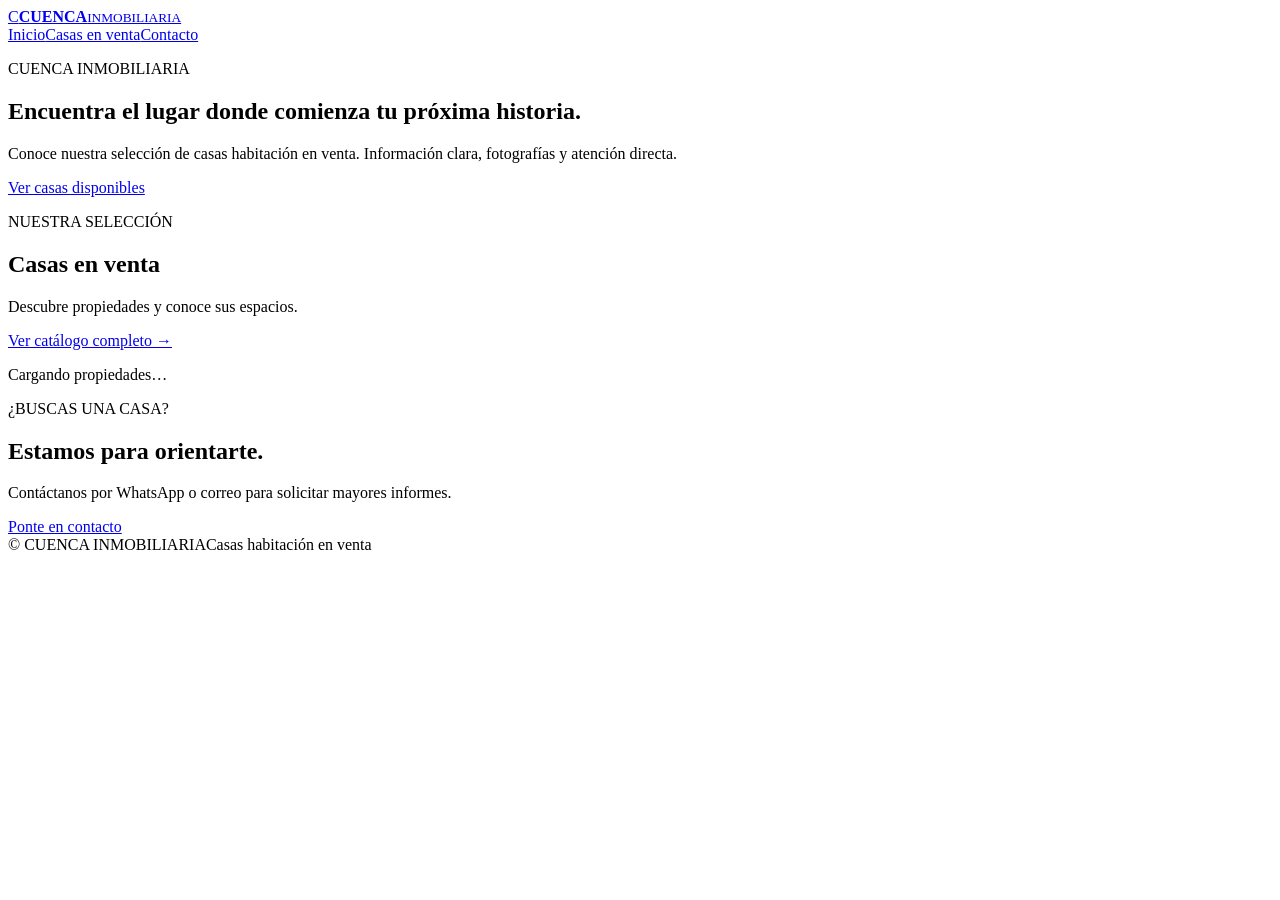
==== index.html @ 2ee2e86c "Add files via upload" ====
<!doctype html>
<html lang="es">
<head>
  <meta charset="utf-8"><meta name="viewport" content="width=device-width, initial-scale=1">
  <meta name="description" content="Cuenca Inmobiliaria. Casas habitación en venta.">
  <title>CUENCA | Inmobiliaria</title><link rel="stylesheet" href="css/styles.css">
</head>
<body>
<header class="site-header"><a class="brand" href="index.html"><span class="brand-mark">C</span><span><b>CUENCA</b><small>INMOBILIARIA</small></span></a>
<nav><a href="index.html" class="active">Inicio</a><a href="casas.html">Casas en venta</a><a href="contacto.html">Contacto</a></nav></header>
<main>
<section class="hero"><div class="hero-copy"><p class="eyebrow">CUENCA INMOBILIARIA</p><h1>Encuentra el lugar donde comienza tu próxima historia.</h1><p>Conoce nuestra selección de casas habitación en venta. Información clara, fotografías y atención directa.</p><a class="btn btn-light" href="casas.html">Ver casas disponibles</a></div><div class="hero-photo" role="img" aria-label="Casa contemporánea"></div></section>
<section class="section"><div class="section-heading"><div><p class="eyebrow">NUESTRA SELECCIÓN</p><h2>Casas en venta</h2><p>Descubre propiedades y conoce sus espacios.</p></div><a class="text-link" href="casas.html">Ver catálogo completo →</a></div><div id="featured-homes" class="property-grid"><p class="muted">Cargando propiedades…</p></div></section>
<section class="contact-strip"><div><p class="eyebrow">¿BUSCAS UNA CASA?</p><h2>Estamos para orientarte.</h2><p>Contáctanos por WhatsApp o correo para solicitar mayores informes.</p></div><a class="btn btn-dark" href="contacto.html">Ponte en contacto</a></section>
</main><footer class="site-footer"><span>© <span data-year></span> CUENCA INMOBILIARIA</span><span>Casas habitación en venta</span></footer>
<script src="js/app.js"></script><script src="js/casas.js"></script>
</body></html>
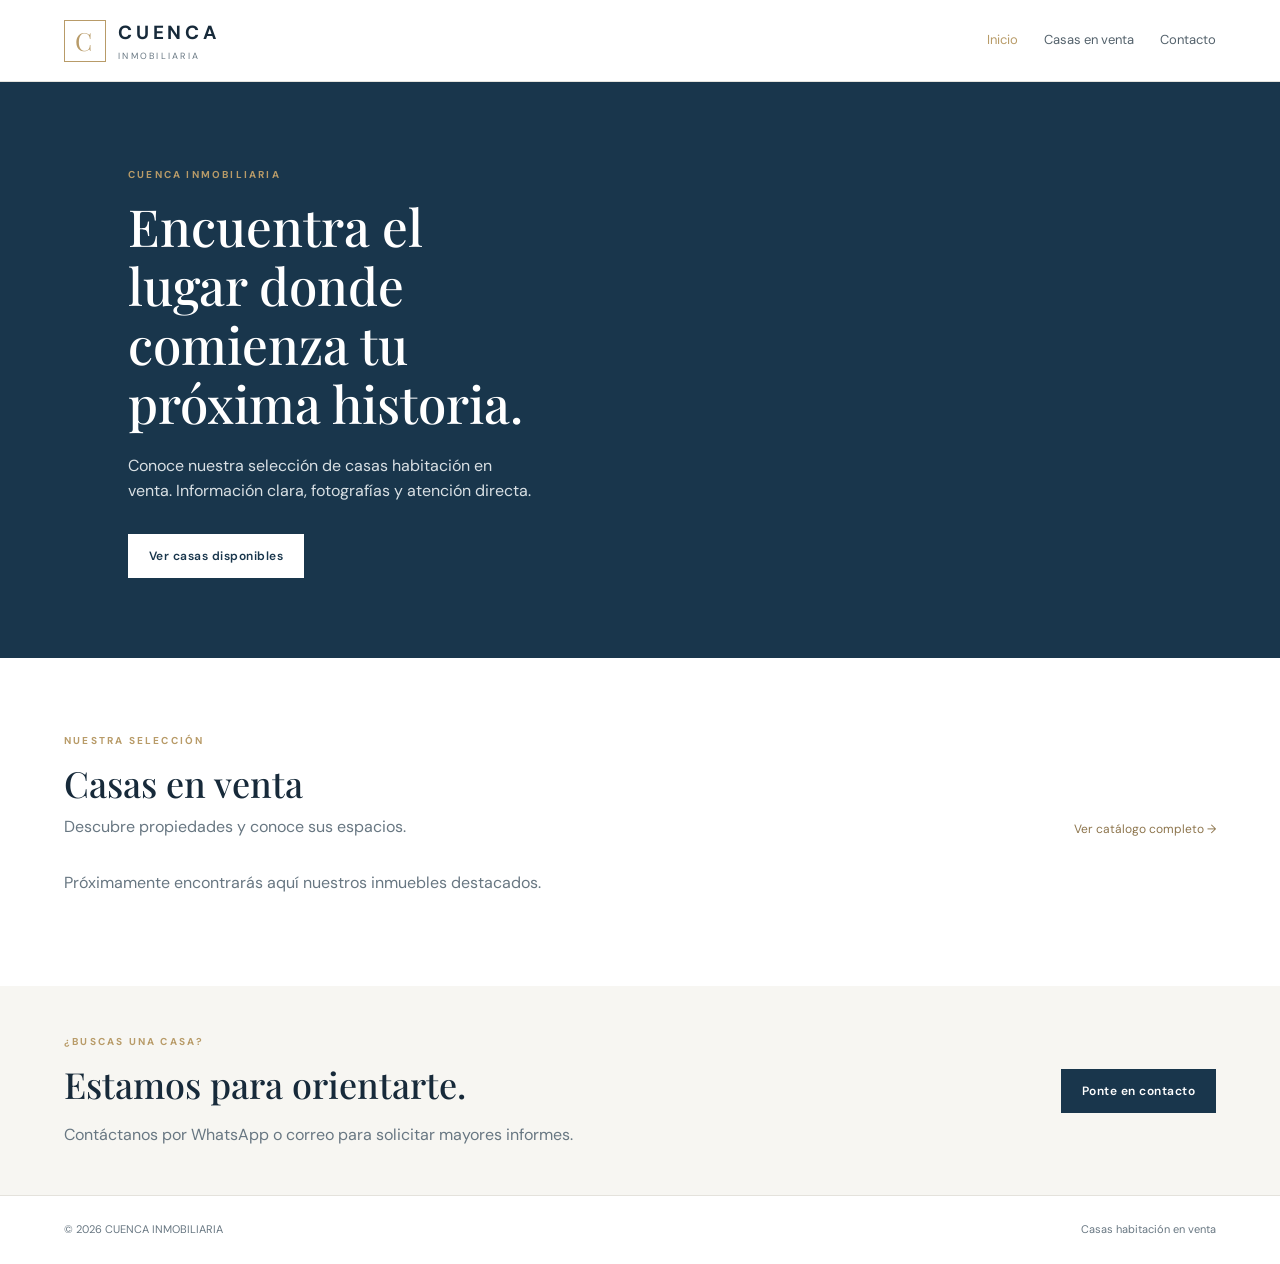
==== commit 0e655437: "Add featured properties stylesheet and update scripts Added a new stylesheet for featured properties" ====
--- a/index.html
+++ b/index.html
@@ -4,6 +4,7 @@
   <meta charset="utf-8"><meta name="viewport" content="width=device-width, initial-scale=1">
   <meta name="description" content="Cuenca Inmobiliaria. Casas habitación en venta.">
   <title>CUENCA | Inmobiliaria</title><link rel="stylesheet" href="css/styles.css">
+  <link rel="stylesheet" href="css/destacados.css">
 </head>
 <body>
 <header class="site-header"><a class="brand" href="index.html"><span class="brand-mark">C</span><span><b>CUENCA</b><small>INMOBILIARIA</small></span></a>
@@ -13,5 +14,6 @@
 <section class="section"><div class="section-heading"><div><p class="eyebrow">NUESTRA SELECCIÓN</p><h2>Casas en venta</h2><p>Descubre propiedades y conoce sus espacios.</p></div><a class="text-link" href="casas.html">Ver catálogo completo →</a></div><div id="featured-homes" class="property-grid"><p class="muted">Cargando propiedades…</p></div></section>
 <section class="contact-strip"><div><p class="eyebrow">¿BUSCAS UNA CASA?</p><h2>Estamos para orientarte.</h2><p>Contáctanos por WhatsApp o correo para solicitar mayores informes.</p></div><a class="btn btn-dark" href="contacto.html">Ponte en contacto</a></section>
 </main><footer class="site-footer"><span>© <span data-year></span> CUENCA INMOBILIARIA</span><span>Casas habitación en venta</span></footer>
-<script src="js/app.js"></script><script src="js/casas.js"></script>
-</body></html>+<script src="js/app.js"></script>
+<script src="js/destacados.js"></script>
+</body></html>
--- a/css/styles.css
+++ b/css/styles.css
@@ -0,0 +1,1727 @@
+
+@import url('https://fonts.googleapis.com/css2?family=DM+Sans:wght@400;500;600;700&family=Playfair+Display:wght@500;600;700&display=swap');
+
+/* =====================================================
+   1. VARIABLES Y ESTILOS GENERALES
+   ===================================================== */
+
+:root {
+  --ink: #172a3a;
+  --blue: #19364c;
+  --gold: #b89b68;
+  --muted: #687782;
+  --paper: #f7f6f2;
+  --line: #e4e2dc;
+  --white: #fff;
+}
+
+* {
+  box-sizing: border-box;
+}
+
+body {
+  margin: 0;
+  color: var(--ink);
+  font-family: 'DM Sans', Arial, sans-serif;
+  background: #fff;
+  line-height: 1.6;
+}
+
+a {
+  color: inherit;
+  text-decoration: none;
+}
+
+h1,
+h2,
+h3 {
+  font-family: 'Playfair Display', Georgia, serif;
+  font-weight: 500;
+  line-height: 1.15;
+}
+
+.muted {
+  color: var(--muted);
+}
+
+/* =====================================================
+   2. ENCABEZADO Y NAVEGACIÓN
+   ===================================================== */
+
+.site-header {
+  min-height: 82px;
+  padding: 14px max(5vw, 22px);
+  display: flex;
+  align-items: center;
+  justify-content: space-between;
+  border-bottom: 1px solid var(--line);
+  background: #fff;
+  gap: 20px;
+}
+
+.brand {
+  display: flex;
+  align-items: center;
+  gap: 12px;
+  letter-spacing: .13em;
+}
+
+.brand b {
+  display: block;
+  font-size: 19px;
+  letter-spacing: .2em;
+}
+
+.brand small {
+  display: block;
+  font-size: 9px;
+  letter-spacing: .25em;
+  color: var(--muted);
+}
+
+.brand-mark {
+  width: 42px;
+  height: 42px;
+  border: 1px solid var(--gold);
+  display: grid;
+  place-items: center;
+  font-family: 'Playfair Display', serif;
+  font-size: 25px;
+  color: var(--gold);
+}
+
+nav {
+  display: flex;
+  gap: 26px;
+  font-size: 13px;
+  color: #53616b;
+}
+
+nav a.active,
+nav a:hover {
+  color: var(--gold);
+}
+
+/* =====================================================
+   3. BOTONES
+   ===================================================== */
+
+.btn {
+  display: inline-flex;
+  align-items: center;
+  justify-content: center;
+  border: 1px solid transparent;
+  padding: 12px 20px;
+  font: 600 12px 'DM Sans', sans-serif;
+  letter-spacing: .04em;
+  cursor: pointer;
+  min-height: 44px;
+}
+
+.btn-light {
+  background: #fff;
+  color: var(--blue);
+}
+
+.btn-dark {
+  background: var(--blue);
+  color: #fff;
+}
+
+.btn-outline {
+  border-color: #aab2b7;
+  color: var(--blue);
+  background: transparent;
+}
+
+.btn-danger {
+  background: #fff4f2;
+  color: #9a382d;
+  border-color: #e7c5c0;
+}
+
+.btn-small {
+  padding: 7px 12px;
+  min-height: 34px;
+}
+
+/* =====================================================
+   4. PORTADA PRINCIPAL
+   ===================================================== */
+
+.hero {
+  min-height: 510px;
+  background: var(--blue);
+  display: grid;
+  grid-template-columns: 1fr 1fr;
+  color: #fff;
+}
+
+.hero-copy {
+  padding: 85px 8vw 80px 10vw;
+  align-self: center;
+}
+
+.eyebrow {
+  font-size: 10px;
+  letter-spacing: .22em;
+  font-weight: 700;
+  color: var(--gold);
+  margin: 0 0 14px;
+}
+
+.hero h1 {
+  font-size: clamp(36px, 4vw, 58px);
+  margin: 0 0 20px;
+}
+
+.hero-copy > p:not(.eyebrow) {
+  color: #d9e0e4;
+  max-width: 500px;
+  margin-bottom: 30px;
+}
+
+.hero-photo {
+  background:
+    linear-gradient(90deg, rgba(25,54,76,.12), transparent),
+    url('https://images.unsplash.com/photo-1600585154340-be6161a56a0c?auto=format&fit=crop&w=1400&q=85')
+    center/cover;
+  min-height: 400px;
+}
+
+/* =====================================================
+   5. SECCIONES GENERALES
+   ===================================================== */
+
+.section {
+  padding: 75px max(5vw, 22px);
+}
+
+.page-section {
+  max-width: 1240px;
+  margin: auto;
+  min-height: 65vh;
+}
+
+.section-heading {
+  display: flex;
+  justify-content: space-between;
+  align-items: end;
+  margin-bottom: 28px;
+  gap: 20px;
+}
+
+.section h2,
+.contact-strip h2 {
+  font-size: 36px;
+  margin: 0 0 10px;
+}
+
+.section-heading p:not(.eyebrow),
+.lead {
+  color: var(--muted);
+  margin: 0;
+}
+
+.text-link {
+  font-size: 12px;
+  color: #8d754d;
+}
+
+/* =====================================================
+   6. CATÁLOGO DE PROPIEDADES
+   ===================================================== */
+
+.property-grid {
+  display: grid;
+  grid-template-columns: repeat(3, minmax(0, 1fr));
+  gap: 24px;
+  margin-top: 30px;
+}
+
+.property-card {
+  border: 1px solid var(--line);
+  background: #fff;
+  transition: .2s;
+}
+
+.property-card:hover {
+  transform: translateY(-3px);
+  box-shadow: 0 12px 30px #182d3b12;
+}
+
+.property-image {
+  height: 235px;
+  background: #e9e8e2 center/cover;
+  position: relative;
+}
+
+.property-image .status {
+  position: absolute;
+  top: 14px;
+  left: 14px;
+  background: #fff;
+  padding: 6px 10px;
+  font-size: 10px;
+  text-transform: uppercase;
+  letter-spacing: .1em;
+}
+
+.property-info {
+  padding: 19px;
+}
+
+.property-info h3 {
+  font-size: 22px;
+  margin: 0 0 8px;
+}
+
+.property-price {
+  font-size: 19px;
+  font-weight: 700;
+  color: var(--blue);
+  margin: 10px 0;
+}
+
+/* Características con iconos en catálogo */
+
+.property-meta {
+  display: grid;
+  grid-template-columns: repeat(auto-fit, minmax(95px, 1fr));
+  gap: 13px 10px;
+  color: var(--muted);
+  font-size: 11px;
+  border-top: 1px solid var(--line);
+  padding-top: 15px;
+  align-items: start;
+}
+
+.property-spec {
+  display: flex;
+  flex-direction: column;
+  align-items: center;
+  justify-content: flex-start;
+  gap: 3px;
+  min-width: 0;
+  text-align: center;
+  color: var(--blue);
+}
+
+.property-spec-icon {
+  width: 22px;
+  height: 22px;
+  color: var(--gold);
+  flex-shrink: 0;
+  margin-bottom: 2px;
+}
+
+.property-spec-value {
+  font-size: 13px;
+  font-weight: 700;
+  color: var(--blue);
+  line-height: 1.3;
+}
+
+.property-spec-label {
+  font-size: 10px;
+  color: var(--muted);
+  line-height: 1.3;
+}
+
+/* =====================================================
+   7. FILTROS DEL CATÁLOGO
+   ===================================================== */
+
+.filters {
+  display: grid;
+  grid-template-columns: 2fr 1fr 1fr;
+  gap: 15px;
+  margin: 30px 0;
+}
+
+.filters label,
+.form-grid label {
+  display: flex;
+  flex-direction: column;
+  gap: 7px;
+  font-size: 12px;
+  color: #53616b;
+}
+
+.filters input,
+.filters select,
+.form-grid input,
+.form-grid textarea,
+.form-grid select {
+  border: 1px solid #d9deda;
+  padding: 11px 12px;
+  font: 14px 'DM Sans', sans-serif;
+  min-width: 0;
+  background: #fff;
+  color: var(--ink);
+}
+
+/* =====================================================
+   8. FICHA INDIVIDUAL DE PROPIEDAD
+   ===================================================== */
+
+.detail-header {
+  display: block;
+  margin-bottom: 18px;
+}
+
+.detail-header h1 {
+  font-size: 38px;
+  margin: 5px 0 8px;
+}
+
+/* Franja de precio */
+
+.property-price-banner {
+  display: flex;
+  justify-content: space-between;
+  align-items: center;
+  gap: 20px;
+  background: var(--blue);
+  color: #fff;
+  padding: 20px 25px;
+  margin: 20px 0 22px;
+}
+
+.property-price-banner div {
+  display: flex;
+  flex-direction: column;
+  gap: 4px;
+}
+
+.property-price-banner div span {
+  font-size: 10px;
+  letter-spacing: .18em;
+  color: #d8c39e;
+  font-weight: 700;
+}
+
+.property-price-banner strong {
+  font-size: 27px;
+  line-height: 1.2;
+}
+
+.price-condition {
+  font-size: 12px;
+  color: #fff;
+  border: 1px solid rgba(255,255,255,.35);
+  padding: 7px 12px;
+  white-space: nowrap;
+}
+
+/* Fotografía principal */
+
+.property-detail-hero {
+  display: block;
+  height: auto;
+  margin: 20px 0 10px;
+}
+
+.detail-main-photo {
+  width: 100%;
+  min-width: 0;
+}
+
+.detail-photo-button,
+.gallery-photo-button {
+  position: relative;
+  display: block;
+  width: 100%;
+  padding: 0;
+  border: 0;
+  background: transparent;
+  cursor: pointer;
+  overflow: hidden;
+}
+
+.detail-photo-button img {
+  display: block;
+  width: 100%;
+  height: 440px;
+  object-fit: cover;
+}
+
+.main-photo-caption {
+  margin: 8px 0 0;
+  color: var(--muted);
+  font-size: 12px;
+}
+
+.photo-open-hint {
+  position: absolute;
+  right: 12px;
+  bottom: 12px;
+  padding: 7px 11px;
+  background: rgba(23,42,58,.82);
+  color: #fff;
+  font-size: 10px;
+  letter-spacing: .04em;
+  opacity: 0;
+  transition: opacity .2s ease;
+}
+
+.detail-photo-button:hover .photo-open-hint,
+.gallery-photo-button:hover .photo-open-hint {
+  opacity: 1;
+}
+
+/* Resumen de características */
+
+.detail-summary {
+  border-bottom: 1px solid var(--line);
+  padding: 22px 0 10px;
+  margin-bottom: 20px;
+}
+
+.detail-summary h2 {
+  font-size: 25px;
+  margin: 0 0 10px;
+}
+
+.detail-summary-grid {
+  margin: 18px 0;
+}
+
+.detail-summary-grid .spec {
+  min-height: 112px;
+}
+
+/* Cuadrícula de características */
+
+.spec-grid {
+  display: grid;
+  grid-template-columns: repeat(4, minmax(0, 1fr));
+  gap: 12px;
+  margin: 22px 0;
+}
+
+.spec {
+  background: var(--paper);
+  border: 1px solid var(--line);
+  padding: 18px 10px;
+  min-width: 0;
+  display: flex;
+  flex-direction: column;
+  align-items: center;
+  justify-content: center;
+  text-align: center;
+  gap: 5px;
+}
+
+.detail-spec-icon {
+  width: 28px;
+  height: 28px;
+  color: var(--gold);
+  margin-bottom: 4px;
+}
+
+.spec b {
+  display: block;
+  font-size: 18px;
+  line-height: 1.3;
+  color: var(--blue);
+}
+
+.spec span {
+  font-size: 11px;
+  color: var(--muted);
+  line-height: 1.35;
+}
+
+/* Columnas de información */
+
+.detail-columns {
+  display: grid;
+  grid-template-columns: 2fr 1fr;
+  gap: 45px;
+  margin-top: 35px;
+}
+
+.detail-section {
+  border-top: 1px solid var(--line);
+  padding: 25px 0;
+}
+
+.detail-section h2 {
+  font-size: 25px;
+}
+
+.detail-aside {
+  background: var(--paper);
+  padding: 25px;
+  height: max-content;
+}
+
+.detail-aside h3 {
+  font-size: 23px;
+}
+
+.detail-aside p {
+  font-size: 13px;
+  color: var(--muted);
+}
+
+.detail-aside .btn {
+  width: 100%;
+  margin-top: 10px;
+}
+
+/* =====================================================
+   9. ESPACIOS ADICIONALES DE LA PROPIEDAD
+   ===================================================== */
+
+.space-grid {
+  display: grid;
+  grid-template-columns: repeat(3, 1fr);
+  gap: 14px;
+}
+
+.space-card {
+  border: 1px solid var(--line);
+}
+
+.space-card img {
+  width: 100%;
+  height: 155px;
+  object-fit: cover;
+}
+
+.space-card div {
+  padding: 12px;
+}
+
+.space-card h3 {
+  font-size: 17px;
+  margin: 0;
+}
+
+.space-card p {
+  font-size: 12px;
+  color: var(--muted);
+  margin: 5px 0;
+}
+
+/* =====================================================
+   10. GALERÍA FOTOGRÁFICA
+   ===================================================== */
+
+.photo-gallery-section {
+  margin-top: 25px;
+}
+
+.property-photo-gallery {
+  display: grid;
+  grid-template-columns: repeat(3, minmax(0, 1fr));
+  gap: 20px;
+  margin-top: 22px;
+}
+
+.property-photo-card {
+  border: 1px solid var(--line);
+  background: #fff;
+  min-width: 0;
+  transition: transform .2s ease, box-shadow .2s ease;
+}
+
+.property-photo-card:hover {
+  transform: translateY(-3px);
+  box-shadow: 0 10px 25px #172a3a12;
+}
+
+.gallery-photo-button img {
+  display: block;
+  width: 100%;
+  height: 210px;
+  object-fit: cover;
+  transition: transform .3s ease;
+}
+
+.gallery-photo-button:hover img {
+  transform: scale(1.035);
+}
+
+.property-photo-caption {
+  padding: 13px 15px;
+}
+
+.property-photo-caption h3 {
+  font-family: 'DM Sans', Arial, sans-serif;
+  font-size: 14px;
+  font-weight: 600;
+  line-height: 1.4;
+  margin: 0;
+  color: var(--blue);
+}
+
+/* Galería secundaria */
+
+.gallery-strip {
+  display: grid;
+  grid-template-columns: repeat(4, 1fr);
+  gap: 10px;
+  margin: 20px 0;
+}
+
+.gallery-strip img {
+  width: 100%;
+  height: 140px;
+  object-fit: cover;
+}
+
+/* =====================================================
+   11. VISOR AMPLIADO DE FOTOGRAFÍAS
+   ===================================================== */
+
+.photo-lightbox {
+  position: fixed;
+  inset: 0;
+  z-index: 9999;
+  display: flex;
+  align-items: center;
+  justify-content: center;
+  padding: 55px 70px;
+  background: rgba(8,17,25,.94);
+}
+
+.lightbox-content {
+  max-width: 1050px;
+  width: 100%;
+  max-height: 100%;
+  display: flex;
+  flex-direction: column;
+  align-items: center;
+}
+
+.lightbox-image {
+  display: block;
+  max-width: 100%;
+  max-height: calc(100vh - 145px);
+  object-fit: contain;
+}
+
+.lightbox-caption {
+  width: 100%;
+  display: flex;
+  justify-content: space-between;
+  align-items: center;
+  gap: 15px;
+  color: #fff;
+  padding-top: 15px;
+  font-size: 13px;
+}
+
+.lightbox-counter {
+  color: #d1d6d9;
+  white-space: nowrap;
+}
+
+.photo-lightbox button {
+  position: absolute;
+  border: 0;
+  color: #fff;
+  background: transparent;
+  cursor: pointer;
+  font-family: Arial, sans-serif;
+}
+
+.lightbox-close {
+  top: 15px;
+  right: 25px;
+  font-size: 40px;
+}
+
+.lightbox-prev,
+.lightbox-next {
+  top: 50%;
+  transform: translateY(-50%);
+  font-size: 55px;
+  padding: 10px;
+}
+
+.lightbox-prev {
+  left: 15px;
+}
+
+.lightbox-next {
+  right: 15px;
+}
+
+.photo-lightbox button:hover {
+  color: var(--gold);
+}
+
+/* =====================================================
+   12. CONTACTO
+   ===================================================== */
+
+.contact-layout {
+  display: grid;
+  grid-template-columns: 1fr 1fr;
+  gap: 20px;
+  margin: 35px 0;
+}
+
+.contact-card,
+.contact-form-wrap {
+  border: 1px solid var(--line);
+  padding: 26px;
+}
+
+.contact-card h2,
+.contact-form-wrap h2 {
+  font-size: 25px;
+}
+
+.contact-card p {
+  color: var(--muted);
+  min-height: 48px;
+}
+
+.contact-form-wrap {
+  max-width: 850px;
+}
+
+.contact-form-wrap form > button {
+  margin-top: 5px;
+}
+
+/* Formulario general de contacto */
+
+.form-grid {
+  display: grid;
+  grid-template-columns: 1fr 1fr;
+  gap: 16px;
+  margin: 20px 0;
+}
+
+.form-grid .full {
+  grid-column: 1 / -1;
+}
+
+/* =====================================================
+   13. FRANJA DE CONTACTO Y PIE DE PÁGINA
+   ===================================================== */
+
+.contact-strip {
+  background: var(--paper);
+  padding: 48px max(5vw, 22px);
+  display: flex;
+  justify-content: space-between;
+  align-items: center;
+  gap: 25px;
+}
+
+.contact-strip p:last-child {
+  color: var(--muted);
+  margin-bottom: 0;
+}
+
+.site-footer {
+  padding: 25px max(5vw, 22px);
+  display: flex;
+  justify-content: space-between;
+  color: var(--muted);
+  font-size: 11px;
+  border-top: 1px solid var(--line);
+}
+
+.notice {
+  background: #f4f2eb;
+  padding: 12px;
+  color: #5c594f;
+  font-size: 12px;
+}
+
+/* =====================================================
+   14. ADMINISTRADOR - DISTRIBUCIÓN GENERAL
+   ===================================================== */
+
+.admin-layout {
+  display: grid;
+  grid-template-columns: minmax(270px, 340px) minmax(0, 1fr);
+  gap: 30px;
+  align-items: start;
+}
+
+#property-list {
+  display: flex;
+  flex-direction: column;
+  gap: 12px;
+}
+
+#property-form {
+  min-width: 0;
+}
+
+/* =====================================================
+   15. ADMINISTRADOR - INVENTARIO DE PROPIEDADES
+   ===================================================== */
+
+.admin-property {
+  display: grid;
+  grid-template-columns: 105px minmax(0, 1fr);
+  gap: 13px;
+  width: 100%;
+  padding: 10px;
+  border: 1px solid var(--line);
+  background: #fff;
+  color: var(--ink);
+  text-align: left;
+  cursor: pointer;
+  transition: border-color .2s ease, box-shadow .2s ease;
+  font-family: 'DM Sans', Arial, sans-serif;
+}
+
+.admin-property:hover {
+  border-color: var(--gold);
+  box-shadow: 0 5px 16px #172a3a12;
+}
+
+.admin-property.active {
+  border-color: var(--gold);
+  box-shadow: inset 3px 0 0 var(--gold);
+  background: #fbfaf7;
+}
+
+.admin-property-image {
+  display: block;
+  width: 105px;
+  height: 92px;
+  overflow: hidden;
+  background: var(--paper);
+}
+
+.admin-property-image img {
+  display: block;
+  width: 100%;
+  height: 100%;
+  object-fit: cover;
+}
+
+.admin-property-no-image {
+  display: flex;
+  width: 100%;
+  height: 100%;
+  align-items: center;
+  justify-content: center;
+  padding: 8px;
+  color: var(--muted);
+  font-size: 10px;
+  text-align: center;
+}
+
+.admin-property-content {
+  display: flex;
+  flex-direction: column;
+  align-items: flex-start;
+  min-width: 0;
+  gap: 4px;
+}
+
+.admin-property-topline {
+  display: flex;
+  flex-wrap: wrap;
+  align-items: center;
+  gap: 7px;
+  width: 100%;
+}
+
+.admin-property-folio {
+  color: var(--blue);
+  font-size: 11px;
+  letter-spacing: .04em;
+}
+
+.admin-property-status {
+  display: inline-block;
+  padding: 2px 7px;
+  background: #f0eee8;
+  color: #70654f;
+  font-size: 9px;
+  line-height: 1.5;
+  text-transform: uppercase;
+  letter-spacing: .04em;
+}
+
+.admin-property-status.status-publicada {
+  background: #eaf2ec;
+  color: #376747;
+}
+
+.admin-property-title {
+  display: -webkit-box;
+  overflow: hidden;
+  color: var(--ink);
+  font-size: 12px;
+  font-weight: 700;
+  line-height: 1.35;
+  -webkit-line-clamp: 2;
+  -webkit-box-orient: vertical;
+}
+
+.admin-property-price {
+  color: var(--blue);
+  font-size: 12px;
+  font-weight: 700;
+}
+
+.admin-property-location {
+  display: -webkit-box;
+  overflow: hidden;
+  color: var(--muted);
+  font-size: 10px;
+  line-height: 1.35;
+  -webkit-line-clamp: 2;
+  -webkit-box-orient: vertical;
+}
+
+.admin-property-action {
+  margin-top: 3px;
+  color: #8d754d;
+  font-size: 10px;
+  font-weight: 700;
+}
+
+/* =====================================================
+   16. ADMINISTRADOR - SECCIONES DEL FORMULARIO
+   ===================================================== */
+
+.admin-form-section {
+  padding: 20px;
+  margin: 0 0 20px;
+  border: 1px solid var(--line);
+  background: #fff;
+}
+
+.admin-form-section h2,
+.admin-form-section h3 {
+  margin-top: 0;
+}
+
+.admin-form-section h2 {
+  margin-bottom: 5px;
+  font-size: 21px;
+}
+
+.admin-form-section > p {
+  margin-top: 0;
+  color: var(--muted);
+  font-size: 12px;
+}
+
+#editor-heading {
+  margin-bottom: 20px;
+}
+
+#property-form .admin-form-section + .admin-form-section {
+  margin-top: 18px;
+}
+
+/* Cuadrícula de campos */
+
+#property-form .form-grid {
+  display: grid;
+  grid-template-columns: repeat(12, minmax(0, 1fr));
+  gap: 13px;
+  margin: 16px 0;
+  align-items: end;
+}
+
+#property-form .form-grid > label {
+  grid-column: span 4;
+  display: flex;
+  flex-direction: column;
+  gap: 5px;
+  min-width: 0;
+  margin: 0;
+  color: #53616b;
+  font-size: 11px;
+}
+
+/* Campos que ocupan toda la fila */
+
+#property-form .form-grid > label.full,
+#property-form .form-grid > label:has(textarea),
+#property-form .form-grid > label:has([name="descripcion"]),
+#property-form .form-grid > label:has([name="direccion"]),
+#property-form .form-grid > label:has([name="servicios"]),
+#property-form .form-grid > label:has([name="entorno"]) {
+  grid-column: 1 / -1;
+}
+
+/* Ubicación */
+
+#property-form .form-grid > label:has([name="estadoUbicacion"]),
+#property-form .form-grid > label:has([name="municipio"]),
+#property-form .form-grid > label:has([name="colonia"]) {
+  grid-column: span 4;
+}
+
+#property-form .form-grid > label:has([name="cp"]) {
+  grid-column: span 2;
+}
+
+/* Datos comerciales */
+
+#property-form .form-grid > label:has([name="folio"]),
+#property-form .form-grid > label:has([name="estado"]) {
+  grid-column: span 3;
+}
+
+#property-form .form-grid > label:has([name="titulo"]) {
+  grid-column: span 6;
+}
+
+#property-form .form-grid > label:has([name="precio"]) {
+  grid-column: span 4;
+}
+
+#property-form .form-grid > label:has([name="negociable"]) {
+  grid-column: span 3;
+}
+
+/* Características numéricas */
+
+#property-form .form-grid > label:has([name="terreno"]),
+#property-form .form-grid > label:has([name="construccion"]) {
+  grid-column: span 3;
+}
+
+#property-form .form-grid > label:has([name="recamaras"]),
+#property-form .form-grid > label:has([name="banos"]),
+#property-form .form-grid > label:has([name="mediosBanos"]),
+#property-form .form-grid > label:has([name="estacionamientos"]),
+#property-form .form-grid > label:has([name="niveles"]),
+#property-form .form-grid > label:has([name="antiguedad"]) {
+  grid-column: span 2;
+}
+
+/* Controles del formulario administrativo */
+
+#property-form .form-grid input,
+#property-form .form-grid select,
+#property-form .form-grid textarea {
+  width: 100%;
+  min-width: 0;
+  min-height: 38px;
+  padding: 8px 10px;
+  border: 1px solid #d9deda;
+  border-radius: 2px;
+  background: #fff;
+  color: var(--ink);
+  font: 13px 'DM Sans', Arial, sans-serif;
+}
+
+#property-form .form-grid input:focus,
+#property-form .form-grid select:focus,
+#property-form .form-grid textarea:focus {
+  outline: none;
+  border-color: var(--gold);
+  box-shadow: 0 0 0 2px #b89b681c;
+}
+
+#property-form .form-grid textarea {
+  min-height: 95px;
+  resize: vertical;
+}
+
+#property-form .form-grid input[readonly] {
+  background: var(--paper);
+  color: var(--muted);
+  font-weight: 700;
+  cursor: default;
+}
+
+#property-form input[name="folio"] {
+  letter-spacing: .06em;
+}
+
+#property-form input[type="number"] {
+  text-align: left;
+  font-variant-numeric: tabular-nums;
+}
+
+/* Estado de administración */
+
+#admin-status {
+  margin: 14px 0;
+  color: var(--muted);
+  font-size: 12px;
+}
+
+/* =====================================================
+   17. ADMINISTRADOR - PORTADA Y FOTOGRAFÍAS
+   ===================================================== */
+
+/* Vista previa de portada */
+
+#cover-preview {
+  width: 100%;
+  max-width: 280px;
+  height: 150px;
+  margin-top: 10px;
+  overflow: hidden;
+  background: var(--paper);
+  border: 1px solid var(--line);
+}
+
+#cover-preview img {
+  display: block;
+  width: 100%;
+  height: 100%;
+  max-width: none;
+  max-height: none;
+  object-fit: cover;
+}
+
+/* Editor de galería */
+
+.gallery-editor {
+  border-top: 1px solid var(--line);
+  padding: 25px 0;
+  margin-top: 25px;
+}
+
+.admin-photo-row {
+  display: grid;
+  grid-template-columns: 155px minmax(0, 1fr);
+  gap: 18px;
+  padding: 16px;
+  border: 1px solid var(--line);
+  margin: 14px 0;
+  background: #fff;
+}
+
+.admin-photo-preview {
+  width: 100%;
+  height: 115px;
+  min-height: 115px;
+  background: var(--paper);
+  border: 1px solid var(--line);
+  display: flex;
+  align-items: center;
+  justify-content: center;
+  color: var(--muted);
+  font-size: 11px;
+  overflow: hidden;
+}
+
+.admin-photo-preview img {
+  display: block;
+  width: 100%;
+  height: 100%;
+  max-height: none;
+  object-fit: cover;
+}
+
+.admin-photo-fields {
+  display: grid;
+  grid-template-columns: 1fr;
+  gap: 10px;
+  min-width: 0;
+}
+
+.admin-photo-fields label {
+  display: flex;
+  flex-direction: column;
+  gap: 5px;
+  font-size: 12px;
+  color: var(--muted);
+}
+
+.admin-photo-fields input {
+  width: 100%;
+  min-width: 0;
+  border: 1px solid #d9deda;
+  padding: 9px 10px;
+  font: 13px 'DM Sans', sans-serif;
+}
+
+.admin-photo-fields .btn {
+  justify-self: start;
+}
+
+/* Vista previa genérica de fotografías */
+
+.photo-preview {
+  width: 100%;
+  max-width: 280px;
+  max-height: 150px;
+  overflow: hidden;
+  margin-top: 8px;
+}
+
+.photo-preview img {
+  display: block;
+  width: 100%;
+  max-width: 280px;
+  height: 150px;
+  max-height: 150px;
+  object-fit: cover;
+  margin: 0;
+}
+
+/* Selección de fotografías para impresión */
+
+.admin-print-photo-option {
+  display: flex;
+  align-items: center;
+  gap: 9px;
+  width: fit-content;
+  margin: 8px 0;
+  padding: 5px 0;
+  color: var(--ink);
+  font-size: 12px;
+  cursor: pointer;
+}
+
+.admin-photo-fields label.admin-print-photo-option {
+  flex-direction: row;
+  justify-content: flex-start;
+}
+
+.admin-print-photo-option input[type="checkbox"] {
+  width: 16px;
+  height: 16px;
+  min-width: 16px;
+  margin: 0;
+  padding: 0;
+  flex-shrink: 0;
+  accent-color: var(--blue);
+  cursor: pointer;
+}
+
+/* Resumen de fotografías para impresión */
+
+.admin-photo-print-summary {
+  display: flex;
+  flex-direction: column;
+  gap: 4px;
+  padding: 12px 14px;
+  margin-bottom: 14px;
+  background: var(--paper);
+  border: 1px solid var(--line);
+}
+
+.admin-photo-print-summary strong {
+  color: var(--blue);
+  font-size: 12px;
+}
+
+.admin-photo-print-summary small {
+  color: var(--muted);
+  font-size: 11px;
+}
+
+/* =====================================================
+   18. ADMINISTRADOR - ESPACIOS ADICIONALES
+   ===================================================== */
+
+.space-row {
+  display: grid;
+  grid-template-columns: repeat(2, minmax(0, 1fr));
+  gap: 14px;
+  padding: 16px;
+  margin: 14px 0;
+  border: 1px solid var(--line);
+  background: #fff;
+  align-items: start;
+}
+
+.space-row label {
+  display: flex;
+  flex-direction: column;
+  gap: 6px;
+  min-width: 0;
+  font-size: 12px;
+  color: var(--muted);
+}
+
+.space-row input,
+.space-row textarea,
+.space-row select {
+  width: 100%;
+  min-width: 0;
+  padding: 9px 10px;
+  border: 1px solid #d9deda;
+  background: #fff;
+  color: var(--ink);
+  font: 13px 'DM Sans', sans-serif;
+}
+
+.space-row textarea {
+  min-height: 75px;
+  resize: vertical;
+}
+
+.space-row .space-photo-cell {
+  min-width: 0;
+}
+
+.space-row .space-photo-cell img {
+  display: block;
+  width: 100%;
+  max-width: 220px;
+  height: 115px;
+  margin-top: 8px;
+  object-fit: cover;
+  border: 1px solid var(--line);
+}
+
+/* =====================================================
+   19. RESPONSIVE - TABLETAS
+   ===================================================== */
+
+@media (max-width: 1000px) {
+
+  .admin-layout {
+    grid-template-columns: minmax(230px, 290px) minmax(0, 1fr);
+    gap: 18px;
+  }
+
+  #property-form .form-grid > label {
+    grid-column: span 6;
+  }
+
+  #property-form .form-grid > label:has(textarea),
+  #property-form .form-grid > label:has([name="descripcion"]),
+  #property-form .form-grid > label:has([name="direccion"]),
+  #property-form .form-grid > label:has([name="servicios"]),
+  #property-form .form-grid > label:has([name="entorno"]) {
+    grid-column: 1 / -1;
+  }
+}
+
+@media (max-width: 800px) {
+
+  .hero {
+    grid-template-columns: 1fr;
+  }
+
+  .hero-copy {
+    padding: 60px 8vw;
+  }
+
+  .hero-photo {
+    min-height: 270px;
+  }
+
+  .property-grid {
+    grid-template-columns: repeat(2, minmax(0, 1fr));
+  }
+
+  .detail-columns {
+    grid-template-columns: 1fr;
+  }
+
+  .section-heading {
+    align-items: start;
+    flex-direction: column;
+  }
+
+  .spec-grid {
+    grid-template-columns: repeat(3, minmax(0, 1fr));
+  }
+
+  .property-meta {
+    grid-template-columns: repeat(3, minmax(0, 1fr));
+  }
+
+  .property-photo-gallery {
+    grid-template-columns: repeat(2, minmax(0, 1fr));
+  }
+
+  .detail-photo-button img {
+    height: 350px;
+  }
+
+  .property-price-banner strong {
+    font-size: 24px;
+  }
+}
+
+/* =====================================================
+   20. RESPONSIVE - CELULARES
+   ===================================================== */
+
+@media (max-width: 700px) {
+
+  .admin-layout {
+    grid-template-columns: 1fr;
+  }
+
+  #property-list {
+    display: grid;
+    grid-template-columns: repeat(2, minmax(0, 1fr));
+    gap: 9px;
+  }
+
+  .admin-property {
+    grid-template-columns: 75px minmax(0, 1fr);
+    gap: 9px;
+    padding: 8px;
+  }
+
+  .admin-property-image {
+    width: 75px;
+    height: 80px;
+  }
+
+  .admin-property-title {
+    font-size: 11px;
+  }
+
+  .admin-property-price {
+    font-size: 11px;
+  }
+
+  #property-form .form-grid {
+    grid-template-columns: repeat(6, minmax(0, 1fr));
+    gap: 11px;
+  }
+
+  #property-form .form-grid > label,
+  #property-form .form-grid > label:has([name="estadoUbicacion"]),
+  #property-form .form-grid > label:has([name="municipio"]),
+  #property-form .form-grid > label:has([name="colonia"]),
+  #property-form .form-grid > label:has([name="cp"]),
+  #property-form .form-grid > label:has([name="folio"]),
+  #property-form .form-grid > label:has([name="estado"]),
+  #property-form .form-grid > label:has([name="titulo"]),
+  #property-form .form-grid > label:has([name="precio"]),
+  #property-form .form-grid > label:has([name="negociable"]),
+  #property-form .form-grid > label:has([name="terreno"]),
+  #property-form .form-grid > label:has([name="construccion"]),
+  #property-form .form-grid > label:has([name="recamaras"]),
+  #property-form .form-grid > label:has([name="banos"]),
+  #property-form .form-grid > label:has([name="mediosBanos"]),
+  #property-form .form-grid > label:has([name="estacionamientos"]),
+  #property-form .form-grid > label:has([name="niveles"]),
+  #property-form .form-grid > label:has([name="antiguedad"]) {
+    grid-column: span 3;
+  }
+
+  #property-form .form-grid > label:has(textarea),
+  #property-form .form-grid > label:has([name="descripcion"]),
+  #property-form .form-grid > label:has([name="direccion"]),
+  #property-form .form-grid > label:has([name="servicios"]),
+  #property-form .form-grid > label:has([name="entorno"]) {
+    grid-column: 1 / -1;
+  }
+
+  .admin-form-section {
+    padding: 14px;
+  }
+}
+
+@media (max-width: 560px) {
+
+  .site-header {
+    align-items: flex-start;
+    flex-direction: column;
+  }
+
+  .site-header nav {
+    gap: 16px;
+    flex-wrap: wrap;
+  }
+
+  .property-grid,
+  .filters,
+  .contact-layout,
+  .form-grid {
+    grid-template-columns: 1fr;
+  }
+
+  .property-detail-hero {
+    grid-template-columns: 1fr;
+    height: auto;
+  }
+
+  .property-detail-hero .detail-main-photo img {
+    height: 260px;
+  }
+
+  .detail-thumbs {
+    grid-template-columns: 1fr 1fr;
+    grid-template-rows: none;
+  }
+
+  .detail-thumbs img {
+    height: 120px;
+  }
+
+  .detail-header {
+    flex-direction: column;
+  }
+
+  .detail-header h1 {
+    font-size: 31px;
+  }
+
+  .spec-grid {
+    grid-template-columns: repeat(2, minmax(0, 1fr));
+    gap: 9px;
+  }
+
+  .spec {
+    padding: 15px 8px;
+  }
+
+  .spec b {
+    font-size: 17px;
+  }
+
+  .property-meta {
+    grid-template-columns: repeat(3, minmax(0, 1fr));
+    gap: 12px 6px;
+  }
+
+  .property-spec-icon {
+    width: 20px;
+    height: 20px;
+  }
+
+  .property-spec-value {
+    font-size: 12px;
+  }
+
+  .property-spec-label {
+    font-size: 9px;
+  }
+
+  .space-grid {
+    grid-template-columns: repeat(2, 1fr);
+  }
+
+  .gallery-strip {
+    grid-template-columns: repeat(2, 1fr);
+  }
+
+  .property-photo-gallery {
+    grid-template-columns: 1fr;
+    gap: 14px;
+  }
+
+  .gallery-photo-button img {
+    height: 230px;
+  }
+
+  .detail-photo-button img {
+    height: 260px;
+  }
+
+  .property-price-banner {
+    align-items: flex-start;
+    flex-direction: column;
+    padding: 17px;
+    gap: 12px;
+  }
+
+  .property-price-banner strong {
+    font-size: 23px;
+  }
+
+  .detail-summary-grid {
+    grid-template-columns: repeat(2, minmax(0, 1fr));
+  }
+
+  .contact-strip {
+    align-items: flex-start;
+    flex-direction: column;
+  }
+
+  .site-footer {
+    gap: 10px;
+    flex-direction: column;
+  }
+
+  .admin-photo-row {
+    grid-template-columns: 1fr;
+  }
+
+  .admin-photo-preview {
+    height: 150px;
+  }
+
+  #cover-preview {
+    max-width: 100%;
+    height: 160px;
+  }
+
+  .space-row {
+    grid-template-columns: 1fr;
+    gap: 12px;
+    padding: 13px;
+  }
+
+  .space-row .space-photo-cell img {
+    max-width: 100%;
+    height: 150px;
+  }
+
+  .photo-lightbox {
+    padding: 55px 15px;
+  }
+
+  .lightbox-prev {
+    left: 0;
+  }
+
+  .lightbox-next {
+    right: 0;
+  }
+
+  .lightbox-image {
+    max-height: calc(100vh - 160px);
+  }
+}
+
+/* =====================================================
+   21. RESPONSIVE - PANTALLAS MUY PEQUEÑAS
+   ===================================================== */
+
+@media (max-width: 420px) {
+
+  #property-list {
+    grid-template-columns: 1fr;
+  }
+
+  #property-form .form-grid {
+    grid-template-columns: repeat(2, minmax(0, 1fr));
+  }
+
+  #property-form .form-grid > label,
+  #property-form .form-grid > label:has([name="estadoUbicacion"]),
+  #property-form .form-grid > label:has([name="municipio"]),
+  #property-form .form-grid > label:has([name="colonia"]),
+  #property-form .form-grid > label:has([name="cp"]),
+  #property-form .form-grid > label:has([name="folio"]),
+  #property-form .form-grid > label:has([name="estado"]),
+  #property-form .form-grid > label:has([name="titulo"]),
+  #property-form .form-grid > label:has([name="precio"]),
+  #property-form .form-grid > label:has([name="negociable"]),
+  #property-form .form-grid > label:has([name="terreno"]),
+  #property-form .form-grid > label:has([name="construccion"]),
+  #property-form .form-grid > label:has([name="recamaras"]),
+  #property-form .form-grid > label:has([name="banos"]),
+  #property-form .form-grid > label:has([name="mediosBanos"]),
+  #property-form .form-grid > label:has([name="estacionamientos"]),
+  #property-form .form-grid > label:has([name="niveles"]),
+  #property-form .form-grid > label:has([name="antiguedad"]) {
+    grid-column: span 1;
+  }
+
+  #property-form .form-grid > label:has(textarea),
+  #property-form .form-grid > label:has([name="descripcion"]),
+  #property-form .form-grid > label:has([name="direccion"]),
+  #property-form .form-grid > label:has([name="servicios"]),
+  #property-form .form-grid > label:has([name="entorno"]) {
+    grid-column: 1 / -1;
+  }
+}
--- a/css/destacados.css
+++ b/css/destacados.css
@@ -0,0 +1,140 @@
+
+#featured-homes {
+  display: block;
+}
+
+.featured-carousel {
+  width: 100%;
+  position: relative;
+}
+
+.featured-slide {
+  display: grid;
+  grid-template-columns: 1.35fr 1fr;
+  min-height: 390px;
+  background: var(--white, #fff);
+  border: 1px solid var(--line, #e4e2dc);
+  overflow: hidden;
+}
+
+.featured-slide-image {
+  min-height: 390px;
+  background: #e9e7e1;
+}
+
+.featured-slide-image img {
+  display: block;
+  width: 100%;
+  height: 100%;
+  min-height: 390px;
+  object-fit: cover;
+}
+
+.featured-no-image {
+  min-height: 390px;
+  display: grid;
+  place-items: center;
+  color: var(--muted, #687782);
+  letter-spacing: .15em;
+}
+
+.featured-slide-content {
+  padding: 42px;
+  display: flex;
+  flex-direction: column;
+  align-items: flex-start;
+  justify-content: center;
+}
+
+.featured-slide-content h3 {
+  margin: 8px 0 12px;
+  color: var(--ink, #172a3a);
+  font-family: "Playfair Display", Georgia, serif;
+  font-size: clamp(1.7rem, 3vw, 2.5rem);
+  line-height: 1.15;
+}
+
+.featured-location {
+  color: var(--muted, #687782);
+  margin: 0 0 18px;
+}
+
+.featured-description {
+  line-height: 1.7;
+  color: var(--muted, #687782);
+}
+
+.featured-price {
+  font-size: 1.45rem;
+  font-weight: 700;
+  color: var(--ink, #172a3a);
+  margin: 12px 0 24px;
+}
+
+.featured-controls {
+  display: flex;
+  align-items: center;
+  justify-content: center;
+  gap: 22px;
+  padding: 20px 0 0;
+}
+
+.featured-arrow {
+  width: 38px;
+  height: 38px;
+  border: 1px solid var(--line, #e4e2dc);
+  background: transparent;
+  color: var(--ink, #172a3a);
+  border-radius: 50%;
+  font-size: 25px;
+  line-height: 1;
+  cursor: pointer;
+}
+
+.featured-arrow:hover {
+  background: var(--ink, #172a3a);
+  color: white;
+}
+
+.featured-dots {
+  display: flex;
+  align-items: center;
+  gap: 9px;
+}
+
+.featured-dot {
+  width: 9px;
+  height: 9px;
+  padding: 0;
+  border: 0;
+  border-radius: 50%;
+  background: #c8c8c8;
+  cursor: pointer;
+}
+
+.featured-dot.active {
+  background: var(--gold, #b89b68);
+  transform: scale(1.25);
+}
+
+@media (max-width: 760px) {
+  .featured-slide {
+    grid-template-columns: 1fr;
+  }
+
+  .featured-slide-image,
+  .featured-slide-image img {
+    min-height: 250px;
+    max-height: 300px;
+  }
+
+  .featured-slide-content {
+    padding: 26px 22px 30px;
+  }
+}
+
+@media (prefers-reduced-motion: reduce) {
+  .featured-dot {
+    transform: none;
+  }
+}
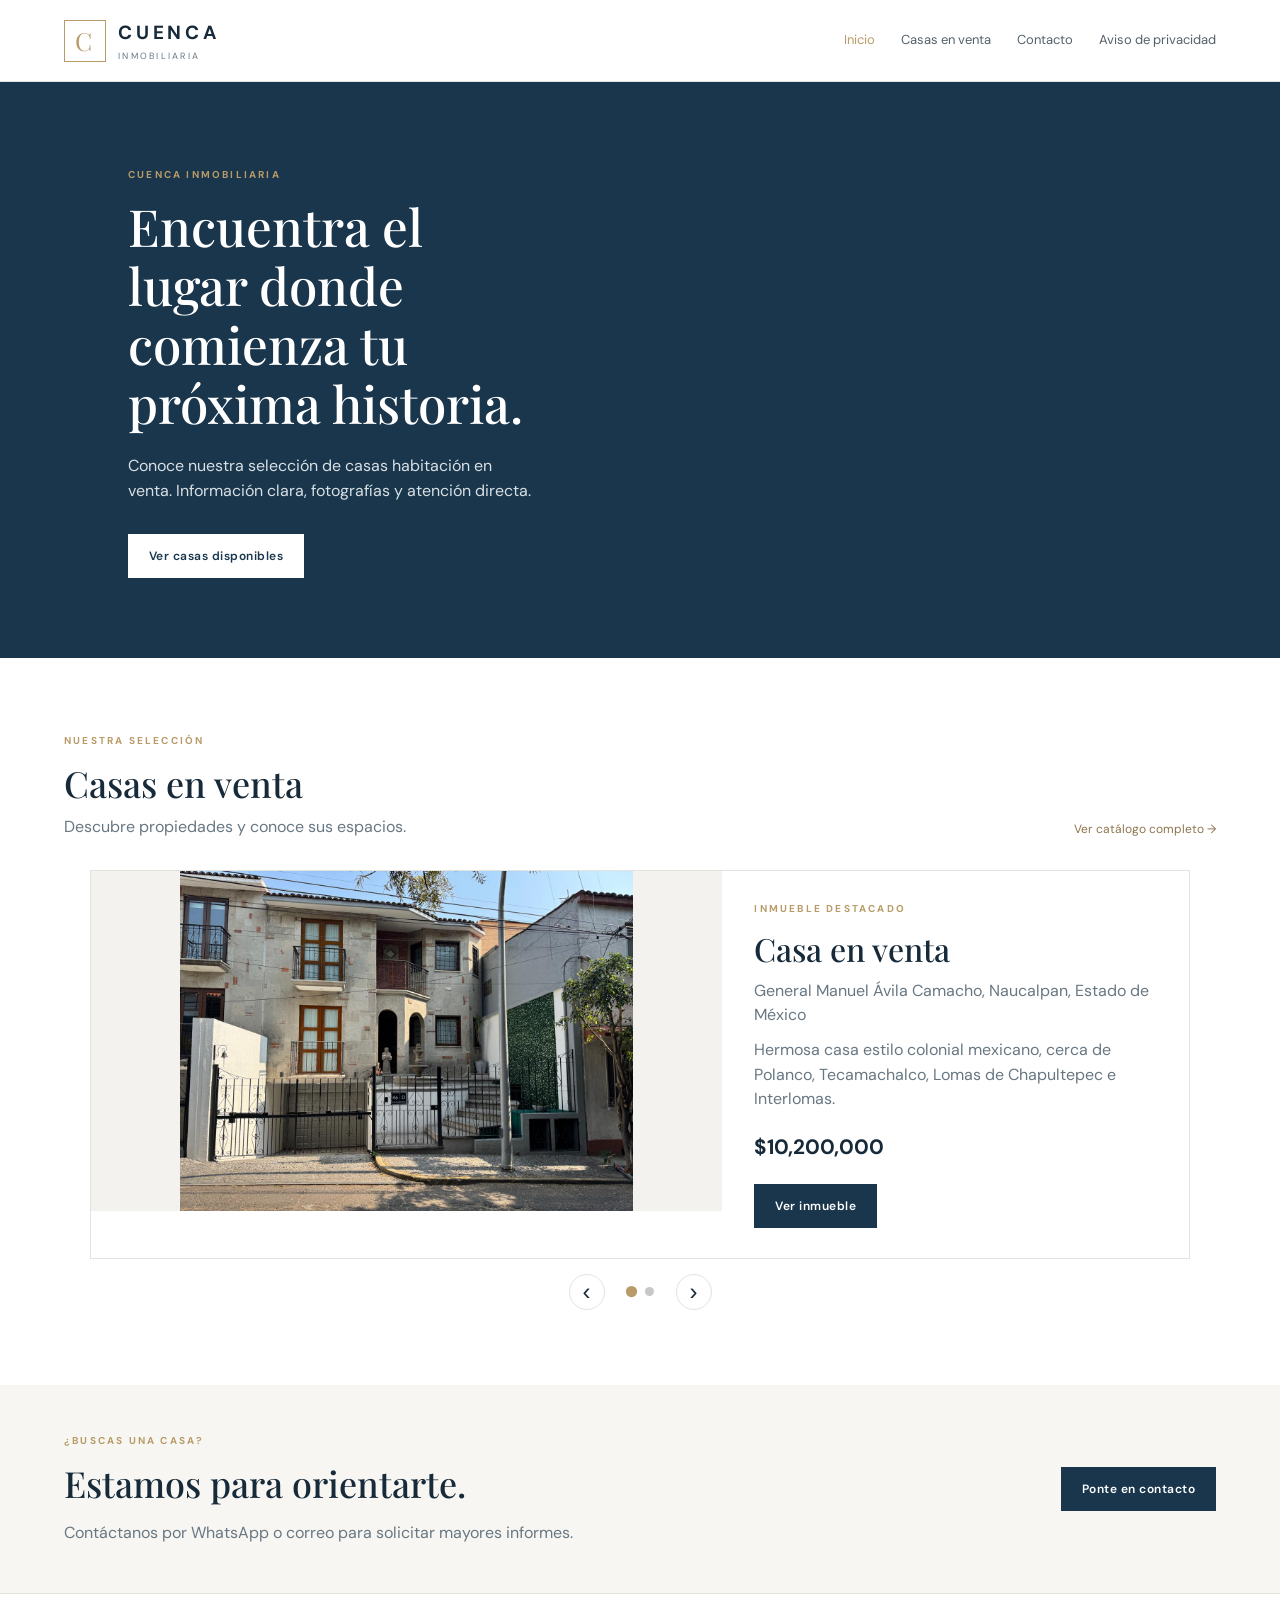
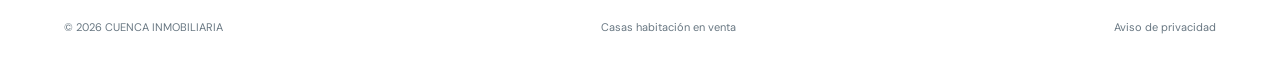
==== commit c65da536: "Add privacy notice link in footer Added a privacy notice link to the footer." ====
--- a/index.html
+++ b/index.html
@@ -1,19 +1,89 @@
+
 <!doctype html>
 <html lang="es">
 <head>
-  <meta charset="utf-8"><meta name="viewport" content="width=device-width, initial-scale=1">
+  <meta charset="utf-8">
+  <meta name="viewport" content="width=device-width, initial-scale=1">
   <meta name="description" content="Cuenca Inmobiliaria. Casas habitación en venta.">
-  <title>CUENCA | Inmobiliaria</title><link rel="stylesheet" href="css/styles.css">
+  <title>CUENCA | Inmobiliaria</title>
+  <link rel="stylesheet" href="css/styles.css">
   <link rel="stylesheet" href="css/destacados.css">
 </head>
+
 <body>
-<header class="site-header"><a class="brand" href="index.html"><span class="brand-mark">C</span><span><b>CUENCA</b><small>INMOBILIARIA</small></span></a>
-<nav><a href="index.html" class="active">Inicio</a><a href="casas.html">Casas en venta</a><a href="contacto.html">Contacto</a></nav></header>
+
+<header class="site-header">
+  <a class="brand" href="index.html">
+    <span class="brand-mark">C</span>
+    <span>
+      <b>CUENCA</b>
+      <small>INMOBILIARIA</small>
+    </span>
+  </a>
+
+  <nav>
+    <a href="index.html" class="active">Inicio</a>
+    <a href="casas.html">Casas en venta</a>
+    <a href="contacto.html">Contacto</a>
+    <a href="aviso-privacidad.html">Aviso de privacidad</a>
+  </nav>
+</header>
+
 <main>
-<section class="hero"><div class="hero-copy"><p class="eyebrow">CUENCA INMOBILIARIA</p><h1>Encuentra el lugar donde comienza tu próxima historia.</h1><p>Conoce nuestra selección de casas habitación en venta. Información clara, fotografías y atención directa.</p><a class="btn btn-light" href="casas.html">Ver casas disponibles</a></div><div class="hero-photo" role="img" aria-label="Casa contemporánea"></div></section>
-<section class="section"><div class="section-heading"><div><p class="eyebrow">NUESTRA SELECCIÓN</p><h2>Casas en venta</h2><p>Descubre propiedades y conoce sus espacios.</p></div><a class="text-link" href="casas.html">Ver catálogo completo →</a></div><div id="featured-homes" class="property-grid"><p class="muted">Cargando propiedades…</p></div></section>
-<section class="contact-strip"><div><p class="eyebrow">¿BUSCAS UNA CASA?</p><h2>Estamos para orientarte.</h2><p>Contáctanos por WhatsApp o correo para solicitar mayores informes.</p></div><a class="btn btn-dark" href="contacto.html">Ponte en contacto</a></section>
-</main><footer class="site-footer"><span>© <span data-year></span> CUENCA INMOBILIARIA</span><span>Casas habitación en venta</span></footer>
+
+  <section class="hero">
+    <div class="hero-copy">
+      <p class="eyebrow">CUENCA INMOBILIARIA</p>
+      <h1>Encuentra el lugar donde comienza tu próxima historia.</h1>
+      <p>
+        Conoce nuestra selección de casas habitación en venta.
+        Información clara, fotografías y atención directa.
+      </p>
+      <a class="btn btn-light" href="casas.html">
+        Ver casas disponibles
+      </a>
+    </div>
+    <div class="hero-photo" role="img" aria-label="Casa contemporánea"></div>
+  </section>
+
+  <section class="section">
+    <div class="section-heading">
+      <div>
+        <p class="eyebrow">NUESTRA SELECCIÓN</p>
+        <h2>Casas en venta</h2>
+        <p>Descubre propiedades y conoce sus espacios.</p>
+      </div>
+      <a class="text-link" href="casas.html">
+        Ver catálogo completo →
+      </a>
+    </div>
+
+    <div id="featured-homes" class="property-grid">
+      <p class="muted">Cargando propiedades…</p>
+    </div>
+  </section>
+
+  <section class="contact-strip">
+    <div>
+      <p class="eyebrow">¿BUSCAS UNA CASA?</p>
+      <h2>Estamos para orientarte.</h2>
+      <p>Contáctanos por WhatsApp o correo para solicitar mayores informes.</p>
+    </div>
+    <a class="btn btn-dark" href="contacto.html">
+      Ponte en contacto
+    </a>
+  </section>
+
+</main>
+
+<footer class="site-footer">
+  <span>© <span data-year></span> CUENCA INMOBILIARIA</span>
+  <span>Casas habitación en venta</span>
+  <a href="aviso-privacidad.html">Aviso de privacidad</a>
+</footer>
+
 <script src="js/app.js"></script>
 <script src="js/destacados.js"></script>
-</body></html>
+
+</body>
+</html>
--- a/css/styles.css
+++ b/css/styles.css
@@ -439,11 +439,42 @@
   overflow: hidden;
 }
 
+/* Fotografía principal */
+
+.property-detail-hero {
+  display: block;
+  height: auto;
+  margin: 20px 0 10px;
+}
+
+.detail-main-photo {
+  width: 100%;
+  min-width: 0;
+}
+
+.detail-photo-button,
+.gallery-photo-button {
+  position: relative;
+  display: block;
+  width: 100%;
+  padding: 0;
+  border: 0;
+  background: transparent;
+  cursor: pointer;
+  overflow: hidden;
+}
+
+/* Portada completa, sin recortes */
+.detail-photo-button {
+  background: #f7f6f2;
+}
+
 .detail-photo-button img {
   display: block;
   width: 100%;
   height: 440px;
-  object-fit: cover;
+  object-fit: contain;
+  object-position: center;
 }
 
 .main-photo-caption {
@@ -470,6 +501,30 @@
   opacity: 1;
 }
 
+.main-photo-caption {
+  margin: 8px 0 0;
+  color: var(--muted);
+  font-size: 12px;
+}
+
+.photo-open-hint {
+  position: absolute;
+  right: 12px;
+  bottom: 12px;
+  padding: 7px 11px;
+  background: rgba(23,42,58,.82);
+  color: #fff;
+  font-size: 10px;
+  letter-spacing: .04em;
+  opacity: 0;
+  transition: opacity .2s ease;
+}
+
+.detail-photo-button:hover .photo-open-hint,
+.gallery-photo-button:hover .photo-open-hint {
+  opacity: 1;
+}
+
 /* Resumen de características */
 
 .detail-summary {
@@ -1438,6 +1493,7 @@
 
   .detail-photo-button img {
     height: 350px;
+    object-fit: contain;
   }
 
   .property-price-banner strong {
@@ -1612,9 +1668,10 @@
     height: 230px;
   }
 
-  .detail-photo-button img {
-    height: 260px;
-  }
+.detail-photo-button img {
+  height: 260px;
+  object-fit: contain;
+}
 
   .property-price-banner {
     align-items: flex-start;
@@ -1725,3 +1782,35 @@
     grid-column: 1 / -1;
   }
 }
+
+
+.admin-featured-option {
+  display: flex;
+  align-items: center;
+  gap: 10px;
+  margin-top: 16px;
+  font-weight: 600;
+  color: var(--ink, #172a3a);
+}
+
+.admin-featured-option input {
+  width: 18px;
+  height: 18px;
+  accent-color: var(--gold, #b89b68);
+}
+
+.admin-featured-help {
+  display: block;
+  margin: 6px 0 0 28px;
+  color: var(--muted, #687782);
+  line-height: 1.5;
+}
+
+.admin-property-featured {
+  display: inline-block;
+  margin-top: 7px;
+  color: var(--gold, #b89b68);
+  font-size: .82rem;
+  font-weight: 700;
+}
+
--- a/css/destacados.css
+++ b/css/destacados.css
@@ -5,33 +5,42 @@
 
 .featured-carousel {
   width: 100%;
+  max-width: 1100px;
+  margin: 0 auto;
   position: relative;
 }
 
 .featured-slide {
   display: grid;
-  grid-template-columns: 1.35fr 1fr;
-  min-height: 390px;
+  grid-template-columns: 1.15fr 0.85fr;
+  min-height: 340px;
   background: var(--white, #fff);
   border: 1px solid var(--line, #e4e2dc);
   overflow: hidden;
 }
 
+/* Fotografía completa, sin recortar */
 .featured-slide-image {
-  min-height: 390px;
-  background: #e9e7e1;
+  height: 340px;
+  min-width: 0;
+  background: #f3f2ee;
+  display: flex;
+  align-items: center;
+  justify-content: center;
+  overflow: hidden;
 }
 
 .featured-slide-image img {
   display: block;
   width: 100%;
   height: 100%;
-  min-height: 390px;
-  object-fit: cover;
+  object-fit: contain;
+  object-position: center;
 }
 
 .featured-no-image {
-  min-height: 390px;
+  width: 100%;
+  height: 340px;
   display: grid;
   place-items: center;
   color: var(--muted, #687782);
@@ -39,36 +48,48 @@
 }
 
 .featured-slide-content {
-  padding: 42px;
+  min-width: 0;
+  padding: 30px 32px;
   display: flex;
   flex-direction: column;
   align-items: flex-start;
   justify-content: center;
+  overflow-wrap: anywhere;
+}
+
+.featured-slide-content .eyebrow {
+  margin: 0 0 8px;
 }
 
 .featured-slide-content h3 {
-  margin: 8px 0 12px;
+  margin: 6px 0 12px;
   color: var(--ink, #172a3a);
   font-family: "Playfair Display", Georgia, serif;
-  font-size: clamp(1.7rem, 3vw, 2.5rem);
+  font-size: clamp(1.5rem, 2.5vw, 2rem);
   line-height: 1.15;
 }
 
 .featured-location {
   color: var(--muted, #687782);
-  margin: 0 0 18px;
+  margin: 0 0 12px;
+  line-height: 1.45;
 }
 
 .featured-description {
-  line-height: 1.7;
+  line-height: 1.55;
   color: var(--muted, #687782);
+  margin: 0 0 10px;
 }
 
 .featured-price {
-  font-size: 1.45rem;
+  font-size: 1.3rem;
   font-weight: 700;
   color: var(--ink, #172a3a);
-  margin: 12px 0 24px;
+  margin: 8px 0 18px;
+}
+
+.featured-slide-content .btn {
+  margin-top: 2px;
 }
 
 .featured-controls {
@@ -76,17 +97,17 @@
   align-items: center;
   justify-content: center;
   gap: 22px;
-  padding: 20px 0 0;
+  padding: 15px 0 0;
 }
 
 .featured-arrow {
-  width: 38px;
-  height: 38px;
+  width: 36px;
+  height: 36px;
   border: 1px solid var(--line, #e4e2dc);
   background: transparent;
   color: var(--ink, #172a3a);
   border-radius: 50%;
-  font-size: 25px;
+  font-size: 24px;
   line-height: 1;
   cursor: pointer;
 }
@@ -120,16 +141,33 @@
 @media (max-width: 760px) {
   .featured-slide {
     grid-template-columns: 1fr;
+    min-height: 0;
   }
 
-  .featured-slide-image,
-  .featured-slide-image img {
-    min-height: 250px;
-    max-height: 300px;
+  .featured-slide-image {
+    height: 260px;
+  }
+
+  .featured-no-image {
+    height: 260px;
   }
 
   .featured-slide-content {
-    padding: 26px 22px 30px;
+    padding: 24px;
+  }
+}
+
+@media (max-width: 420px) {
+  .featured-slide-image {
+    height: 220px;
+  }
+
+  .featured-no-image {
+    height: 220px;
+  }
+
+  .featured-slide-content {
+    padding: 20px;
   }
 }
 
